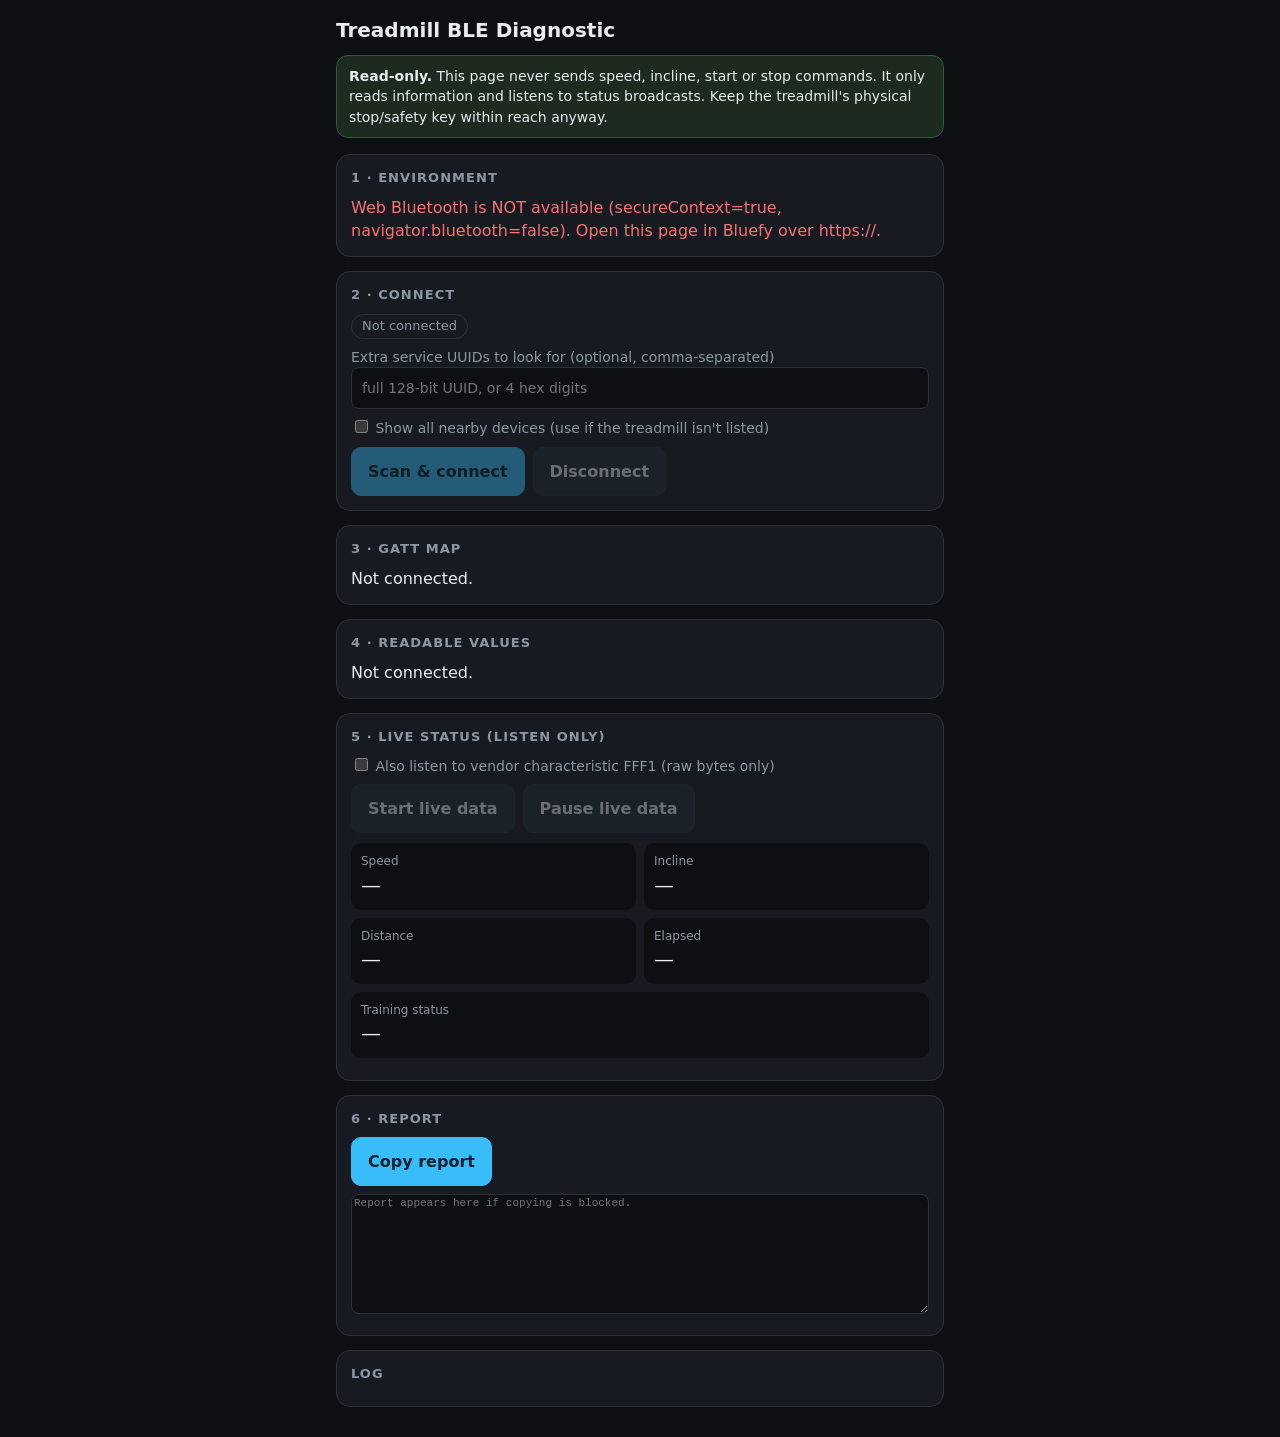
==== diag/index.html @ f107c9b0 "Read-only BLE diagnostic page and Pages deploy workflow Co-Authored-By: Claude Sonnet 5.5 <noreply@a" ====
<!doctype html>
<html lang="en">
<head>
<meta charset="utf-8">
<meta name="viewport" content="width=device-width, initial-scale=1">
<title>Treadmill BLE Diagnostic</title>
<style>
  :root { color-scheme: dark; --bg:#0d0f12; --card:#171b21; --line:#2a313b; --fg:#e8edf2; --dim:#8b97a5; --ok:#4ade80; --warn:#fbbf24; --err:#f87171; --accent:#38bdf8; }
  * { box-sizing: border-box; }
  body { margin:0; padding:16px; background:var(--bg); color:var(--fg); font:16px/1.45 -apple-system, system-ui, sans-serif; max-width:640px; margin-inline:auto; }
  h1 { font-size:20px; margin:0 0 4px; }
  h2 { font-size:13px; letter-spacing:.08em; text-transform:uppercase; color:var(--dim); margin:0 0 8px; }
  .banner { background:#1c2a1f; border:1px solid #2f5a3a; border-radius:12px; padding:10px 12px; margin:10px 0 16px; font-size:14px; }
  section { background:var(--card); border:1px solid var(--line); border-radius:14px; padding:14px; margin-bottom:14px; }
  button { font:inherit; font-weight:600; padding:12px 16px; border-radius:10px; border:1px solid var(--line); background:#222a33; color:var(--fg); min-height:48px; }
  button.primary { background:var(--accent); color:#04202e; border-color:var(--accent); }
  button:disabled { opacity:.4; }
  .row { display:flex; gap:8px; flex-wrap:wrap; margin-top:8px; }
  label { display:block; font-size:14px; color:var(--dim); margin-top:8px; }
  input[type=text] { width:100%; padding:10px; border-radius:8px; border:1px solid var(--line); background:#0d0f12; color:var(--fg); font:inherit; }
  .pill { display:inline-block; padding:2px 10px; border-radius:99px; border:1px solid var(--line); font-size:13px; color:var(--dim); }
  .pill.ok, .ok { color:var(--ok); } .warn { color:var(--warn); } .err { color:var(--err); }
  .grid { display:grid; grid-template-columns:1fr 1fr; gap:8px; }
  .big { background:#0d0f12; border-radius:10px; padding:10px; }
  .big small { color:var(--dim); display:block; font-size:12px; }
  .big div { font-size:20px; font-variant-numeric:tabular-nums; }
  .svc { font:13px ui-monospace, monospace; margin-top:8px; word-break:break-all; }
  .svc.missing, .chr.danger { color:var(--dim); }
  .chr { font:12px ui-monospace, monospace; margin-left:14px; color:var(--dim); word-break:break-all; }
  .read { margin-bottom:8px; font-size:14px; } .read b { display:block; } .read code { display:block; color:var(--dim); font-size:12px; word-break:break-all; }
  #log { font:12px ui-monospace, monospace; max-height:240px; overflow:auto; }
  #liveRaw { font:12px ui-monospace, monospace; color:var(--dim); margin-top:8px; word-break:break-all; }
  textarea { width:100%; height:120px; margin-top:8px; background:#0d0f12; color:var(--fg); border:1px solid var(--line); border-radius:8px; font:11px ui-monospace, monospace; }
</style>
</head>
<body>
<h1>Treadmill BLE Diagnostic</h1>
<div class="banner"><b>Read-only.</b> This page never sends speed, incline, start or stop commands. It only reads information and listens to status broadcasts. Keep the treadmill's physical stop/safety key within reach anyway.</div>

<section>
  <h2>1 · Environment</h2>
  <div id="env">Checking…</div>
</section>

<section>
  <h2>2 · Connect</h2>
  <span id="state" class="pill">Not connected</span>
  <label>Extra service UUIDs to look for (optional, comma-separated)
    <input id="extra" type="text" placeholder="full 128-bit UUID, or 4 hex digits" autocapitalize="off" autocorrect="off">
  </label>
  <label><input id="all" type="checkbox"> Show all nearby devices (use if the treadmill isn't listed)</label>
  <div class="row">
    <button id="connect" class="primary">Scan &amp; connect</button>
    <button id="disconnect" disabled>Disconnect</button>
  </div>
</section>

<section>
  <h2>3 · GATT map</h2>
  <div id="gatt">Not connected.</div>
</section>

<section>
  <h2>4 · Readable values</h2>
  <div id="reads">Not connected.</div>
</section>

<section>
  <h2>5 · Live status (listen only)</h2>
  <label><input id="fff1" type="checkbox"> Also listen to vendor characteristic FFF1 (raw bytes only)</label>
  <div class="row">
    <button id="listen" disabled>Start live data</button>
    <button id="unlisten" disabled>Pause live data</button>
  </div>
  <div class="grid" style="margin-top:10px">
    <div class="big"><small>Speed</small><div id="vSpeed">—</div></div>
    <div class="big"><small>Incline</small><div id="vIncline">—</div></div>
    <div class="big"><small>Distance</small><div id="vDist">—</div></div>
    <div class="big"><small>Elapsed</small><div id="vTime">—</div></div>
    <div class="big" style="grid-column:span 2"><small>Training status</small><div id="vStatus">—</div></div>
  </div>
  <div id="liveRaw"></div>
</section>

<section>
  <h2>6 · Report</h2>
  <button id="copy" class="primary">Copy report</button>
  <textarea id="reportBox" placeholder="Report appears here if copying is blocked." readonly></textarea>
</section>

<section>
  <h2>Log</h2>
  <div id="log"></div>
</section>

<script type="module" src="./app.js"></script>
</body>
</html>
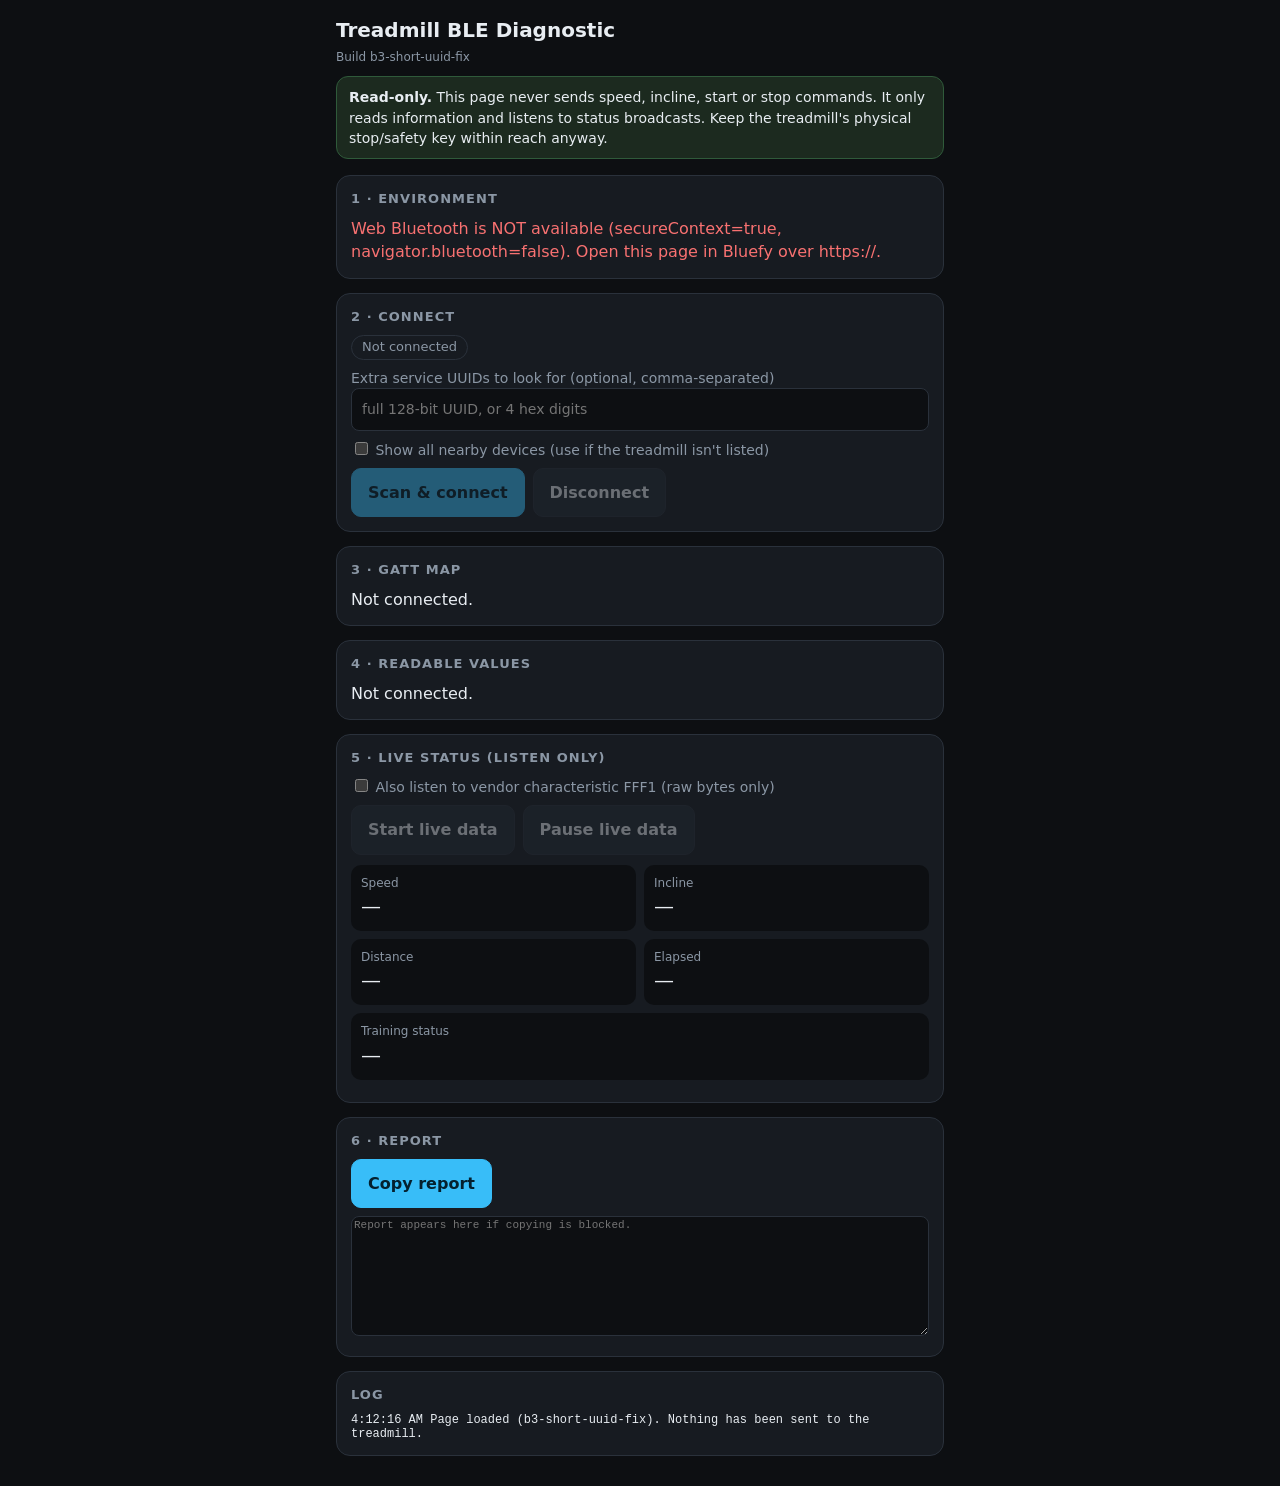
==== commit 51fedee4: "Show build label and log page load so cached pages are detectable Co-Authored-By: Claude Sonnet 5.5 " ====
--- a/diag/index.html
+++ b/diag/index.html
@@ -35,6 +35,7 @@
 </head>
 <body>
 <h1>Treadmill BLE Diagnostic</h1>
+<div id="build" style="color:var(--dim);font-size:12px"></div>
 <div class="banner"><b>Read-only.</b> This page never sends speed, incline, start or stop commands. It only reads information and listens to status broadcasts. Keep the treadmill's physical stop/safety key within reach anyway.</div>
 
 <section>
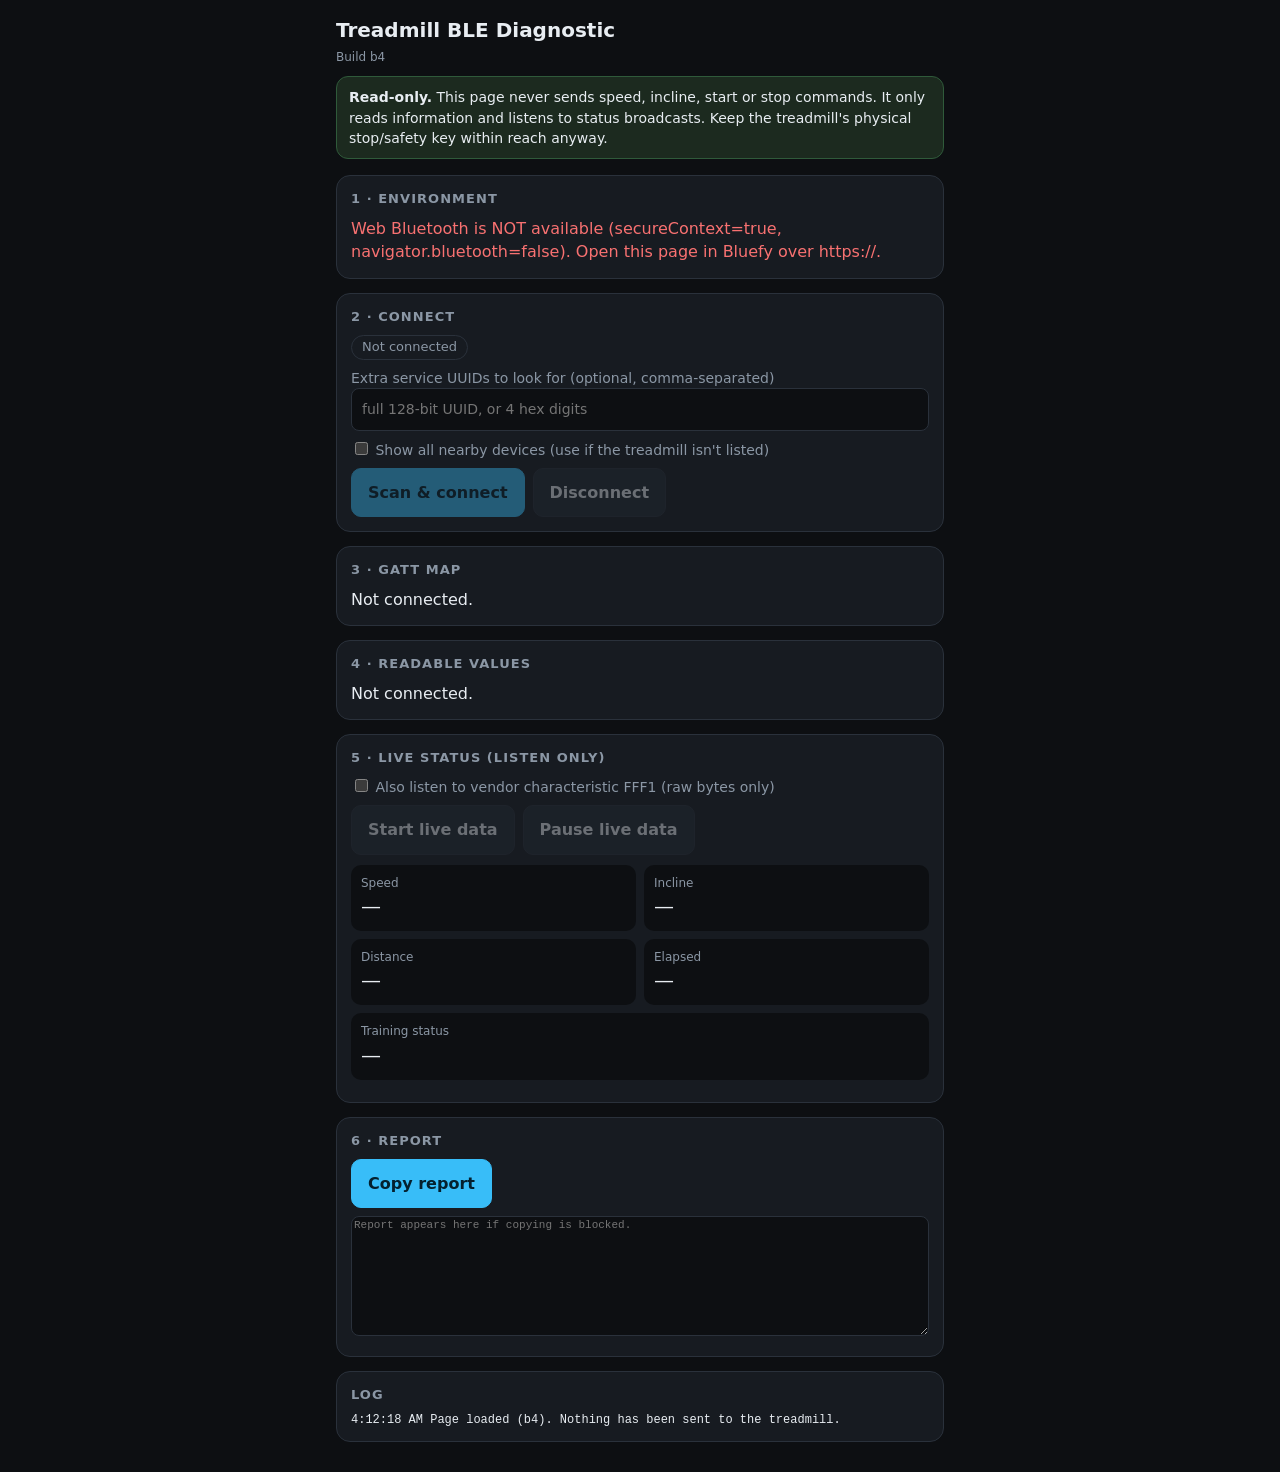
==== commit 1416d97f: "Version module URLs to defeat cached scripts in Bluefy Co-Authored-By: Claude Sonnet 5.5 <noreply@an" ====
--- a/diag/index.html
+++ b/diag/index.html
@@ -94,6 +94,6 @@
   <div id="log"></div>
 </section>
 
-<script type="module" src="./app.js"></script>
+<script type="module" src="./app.js?v=b4"></script>
 </body>
 </html>
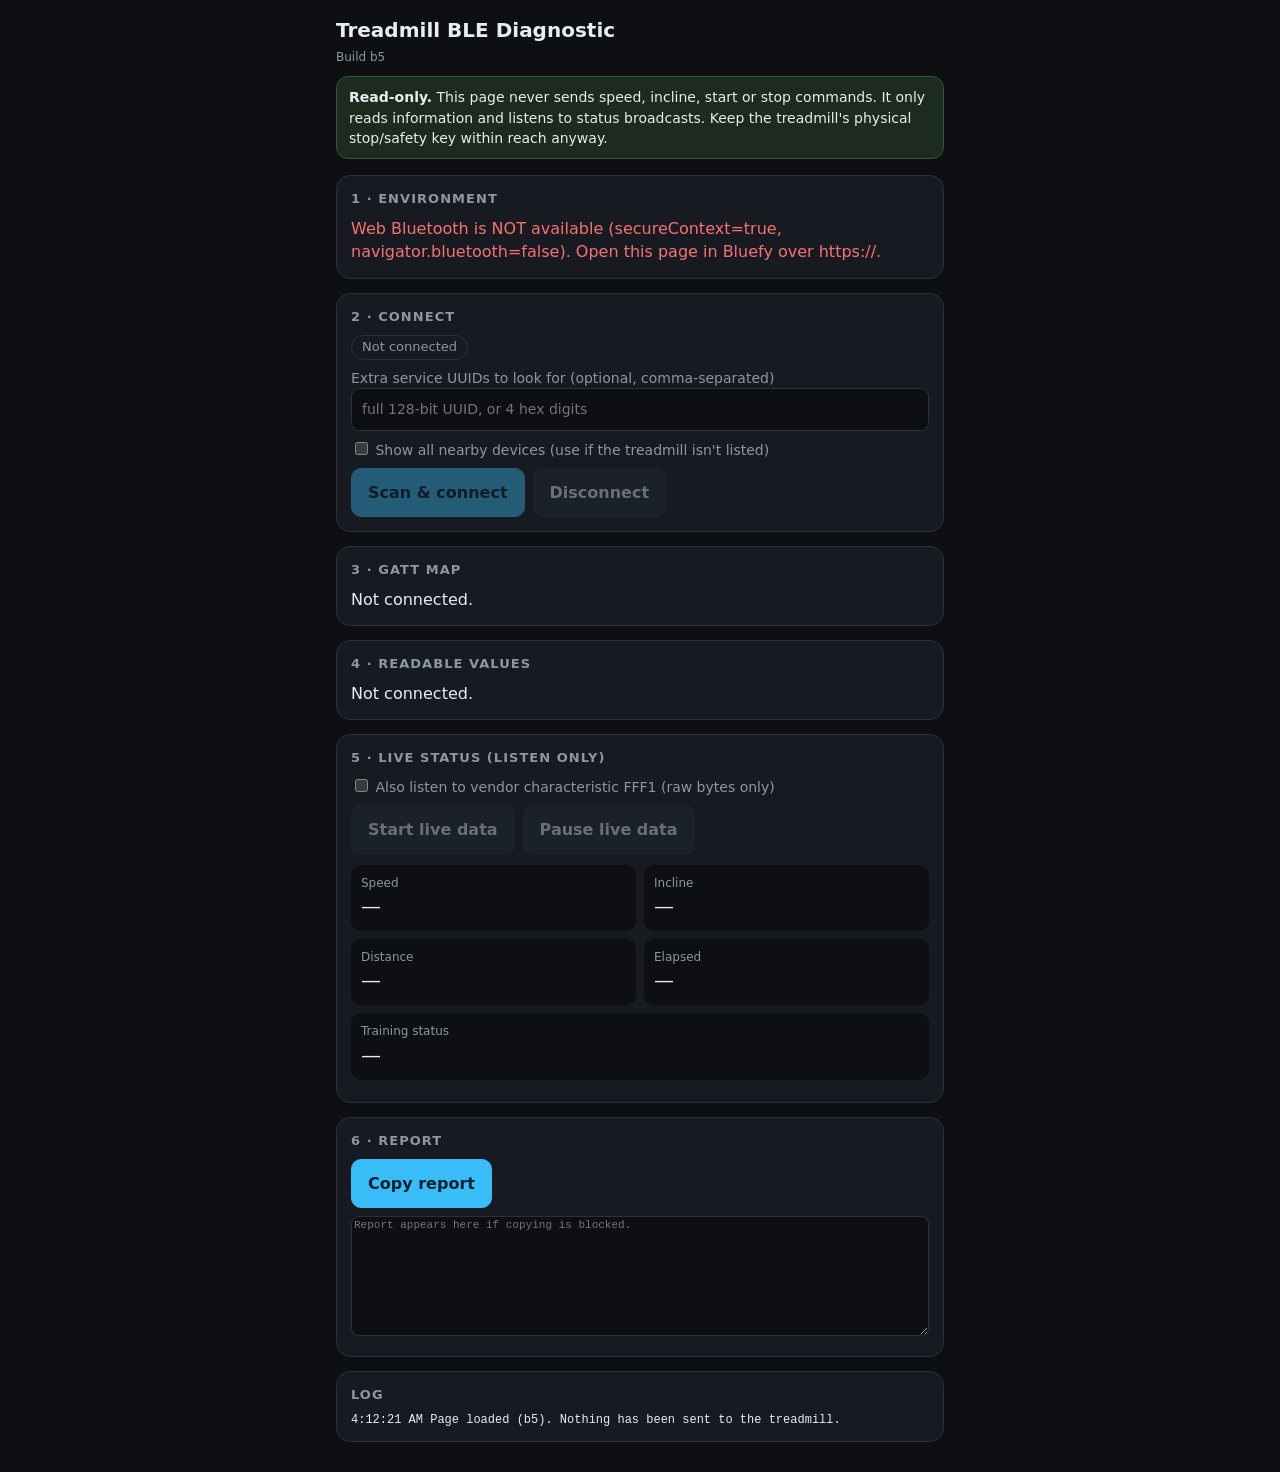
==== commit 291c722a: "Handle second Treadmill Data packet type, hide serial and device id from reports, record real findin" ====
--- a/diag/index.html
+++ b/diag/index.html
@@ -94,6 +94,6 @@
   <div id="log"></div>
 </section>
 
-<script type="module" src="./app.js?v=b4"></script>
+<script type="module" src="./app.js?v=b5"></script>
 </body>
 </html>
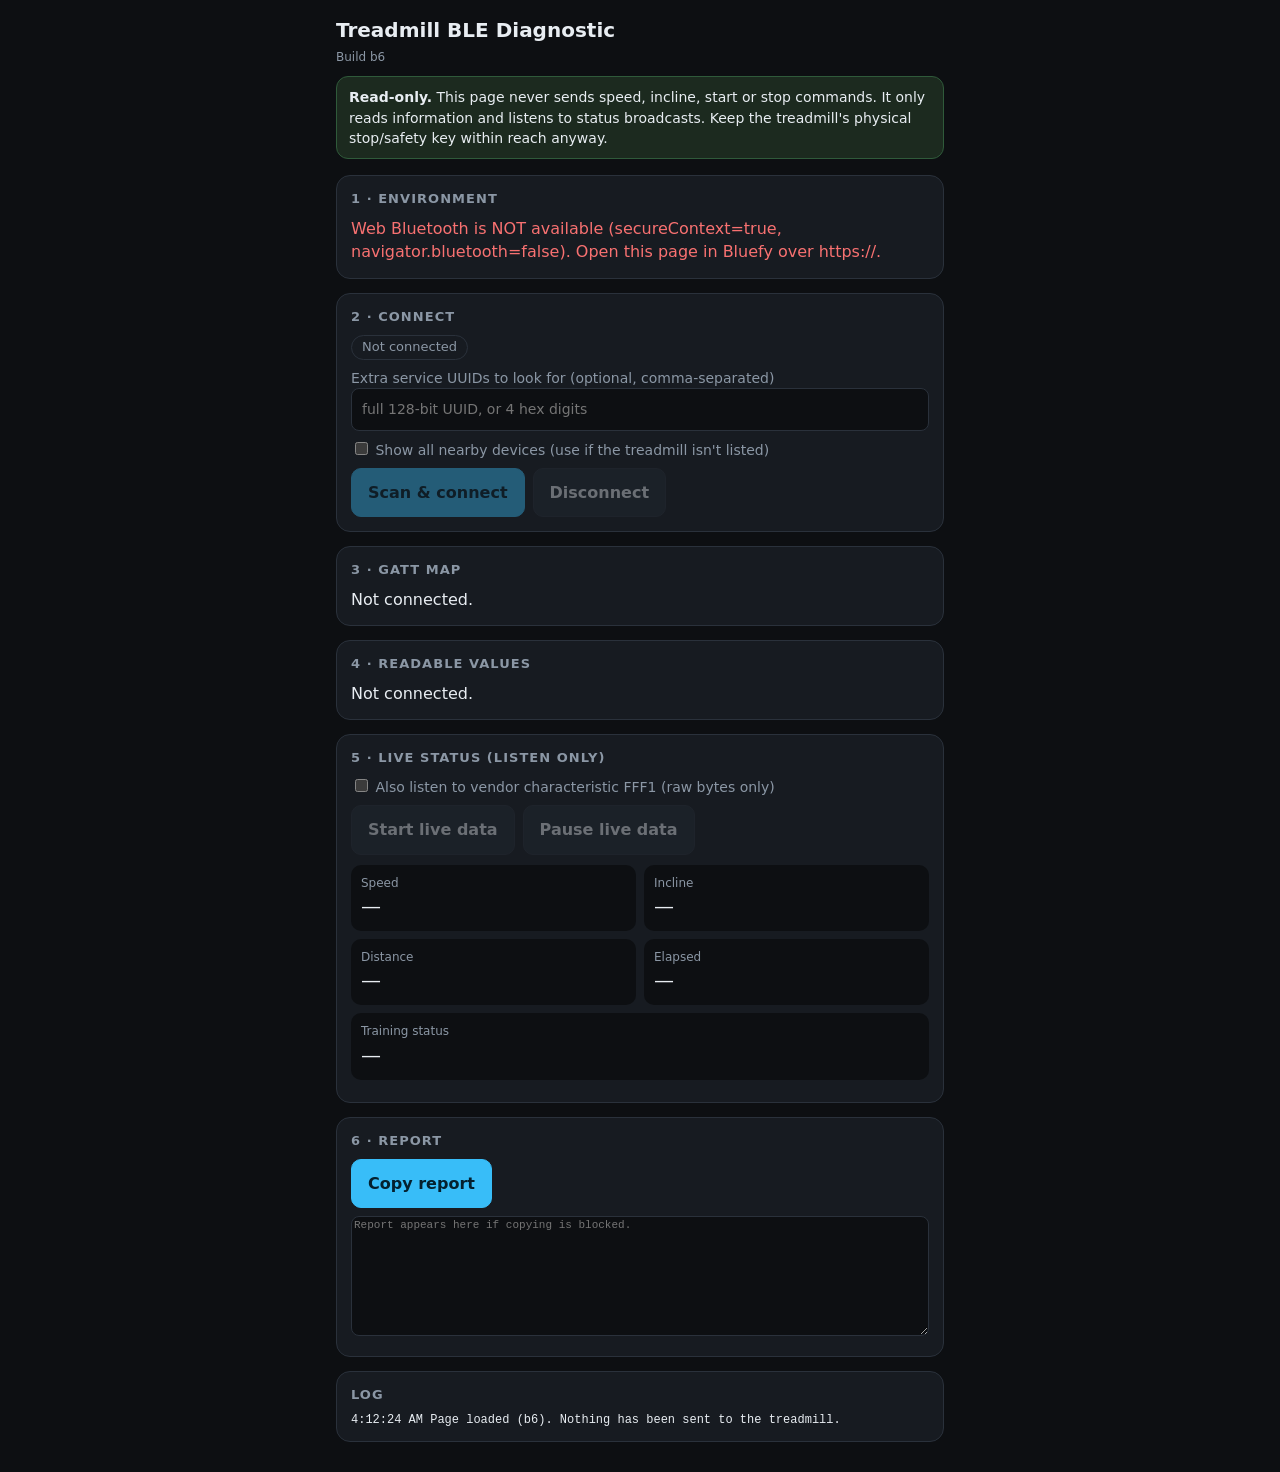
==== commit 069a684c: "Record changes only in notify samples; add real moving-belt findings Co-Authored-By: Claude Sonnet 5" ====
--- a/diag/index.html
+++ b/diag/index.html
@@ -94,6 +94,6 @@
   <div id="log"></div>
 </section>
 
-<script type="module" src="./app.js?v=b5"></script>
+<script type="module" src="./app.js?v=b6"></script>
 </body>
 </html>
